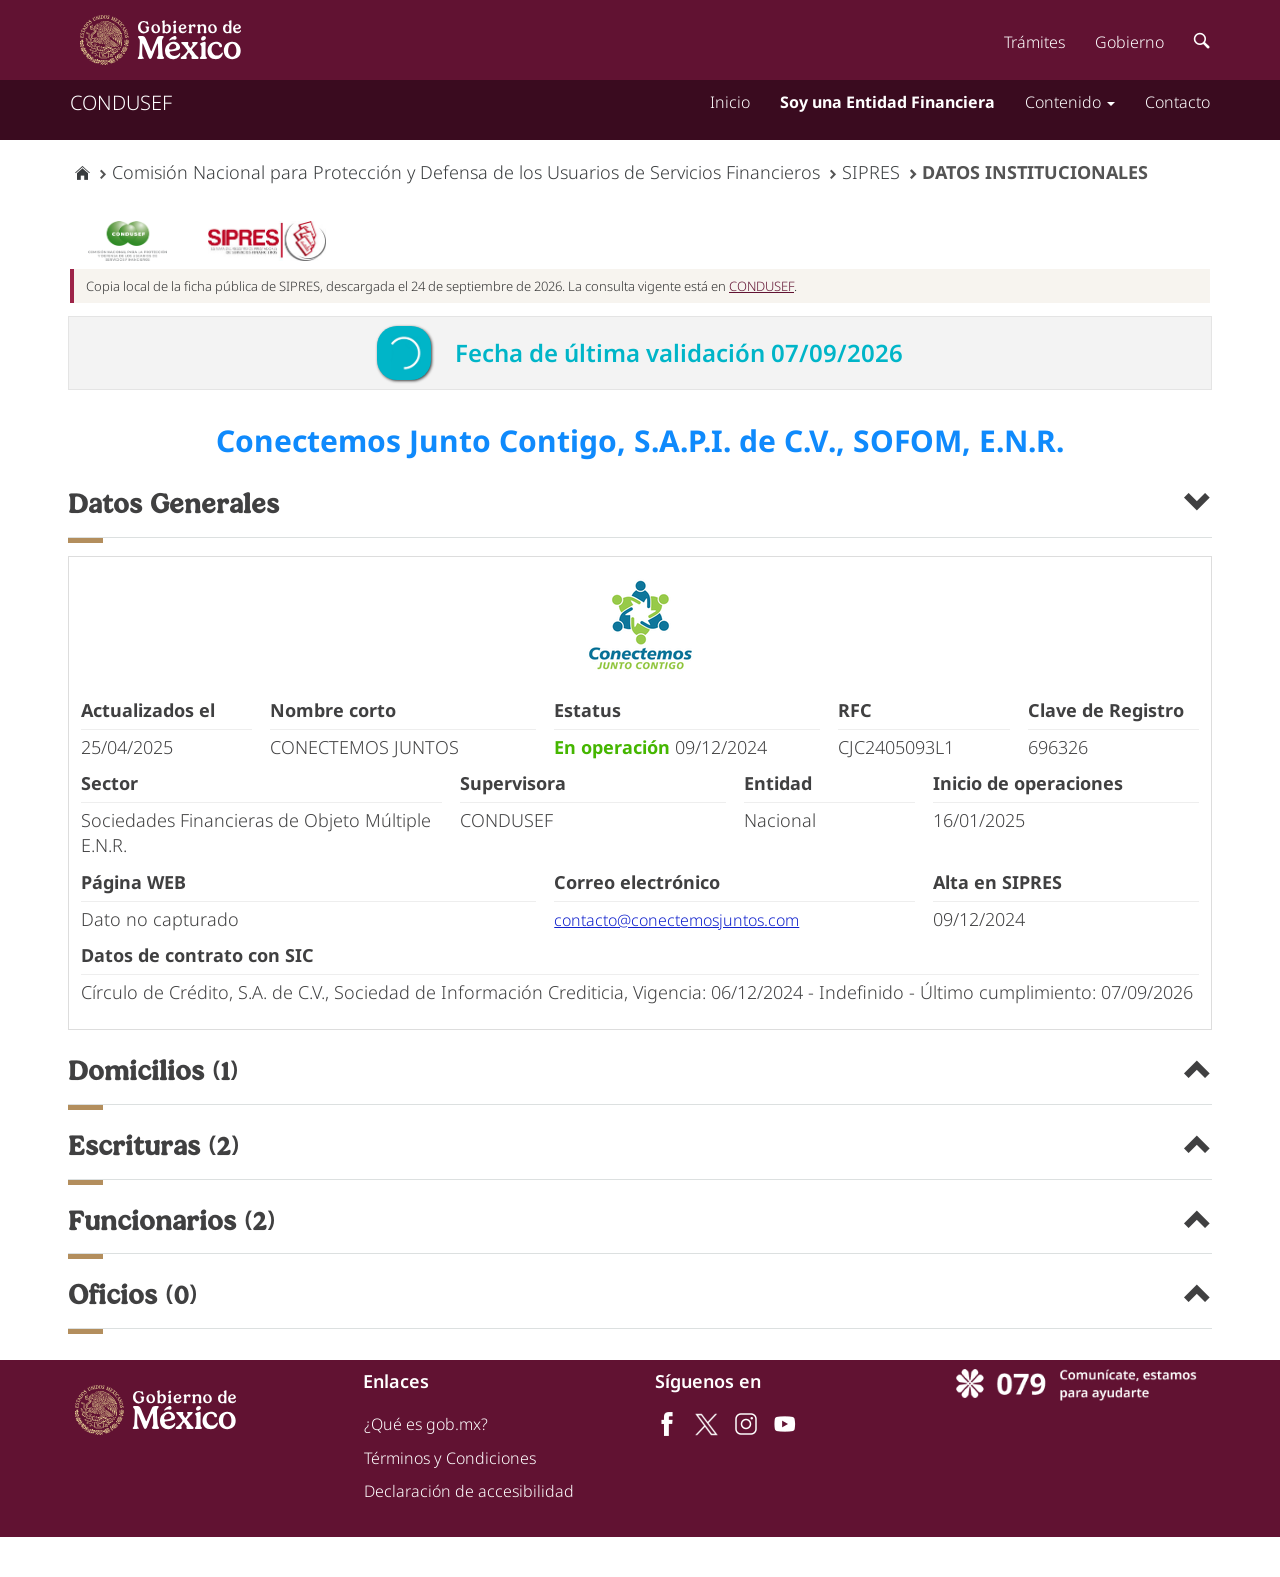
==== index.html @ 7ec01232 "Publica la copia local de la ficha SIPRES de Conectemos." ====
<!DOCTYPE html>







    <html>
        <head>
            <meta http-equiv="Content-Type" content="text/html; charset=UTF-8">
            <meta http-equiv="X-UA-Compatible" content="IE=edge">
            <meta name="viewport" content="width=device-width, initial-scale=1">
            <title>:::: CONDUSEF | Sistema de Registro de Prestadores de Servicios Financieros ::::</title>
            <link href="imgs/favicon.ico" rel="shortcut icon">
            <link href="css/main.css" rel="stylesheet">
           
                        <script src="js/jquery-3.6.0.js"></script>
                         
             <style>
                .btnseccion,.btndetalle{
                    cursor: pointer;
                }
                .btnseccion .glyphicon,.btndetalle .glyphicon{
                    float: right;
                }
                .detalle, .seccion{
                    display: none;
                }
                div.detalle div.col-sm-12{
                    padding-left: 2em !important;
                }
                #div_generales{
                    display: block;
                }
                .txtgreen, .txtred, .txtyellow{
                    display: inline-block; 
                    text-indent: 1em;
                    vertical-align: middle;
                }
                .txtred{
                    color: #cc0000;
                }
                .txtyellow{
                    color: #FF6633;
                }
                div.parrafo{
                    text-align: justify;
                    padding: 0 .5em;
                }
                .typeahead form-control{
                    height: 90px;
                }
                .breadcrumb{padding-top: 80px;padding-left:5px;margin-bottom:0px}
                #imgloading{
                    max-height: 100px;
                }
                .alert alert-warning warning-nav{
                    margin-top: 5em !important;
                }
                .logoofi{
                    max-height: 40px;
                    margin: 0 1em;
                }
                .nombreif{
                    font-weight: bold;
                    color: #0F8AFC;
                    font-size: 30px; 
                    text-align: center;
                    vertical-align: bottom;
                    border: none;
                    padding: 1em 0em 0em 0em;
                }
                #divlogo{
                    text-align: center;
                    border: 0px solid #ddd;
                }
                #logoins{
                    max-height: 150px;
                    max-width: 60vw;
                    margin-bottom: 1em;
                }
                th,td{
                    vertical-align: middle !important;
                }
                #index{
                    padding: .7em;
                }
                .seccion{
                    padding: 1em;
                    border: 1px solid #ddd;
                    
                }
                .seccion div.row div{
                    border: 0px solid #ddd;
                    padding: .3em .5em;
                }
                hr.red{
                    margin: 1em 0;
                }
                .seccion hr{
                    margin: 5px 0;
                    padding: 0;
                }
                .divrel{
                    font-style: italic;
                    text-decoration: underline;
                    color: #7B9CF1;
                    cursor: pointer;
                    margin-left: 1em;
                    font-weight: bold;
                }
                .ulrel{
                    margin-top: 1em;
                    display: none;
                    font-weight: normal;
                    font-style: normal;
                }
                .lineadivision{
                    height: 2px;
                    background-color: #ddd;
                }
                .modal-dialog{
                    width: 65vw;
                }
                #divnota, #divvalidada, #divnovalidada, #divnolocalizable{
                    position: relative;
                    text-align: center;
                    border: 1px solid #e4e4e4;
                    background-color: #F3F3F3;
                    color: #FE642E;
                }
                #divvalidada{
                    padding: .5em;
                    color: #00B5C8;
                }
                #divnovalidada{
                    padding: .5em;
                    color: #00B5C8;
                }
                #iconolateral{
                    width: 90px;
                }
                div .iconolateral,div .iconolateral-novalida, .iconolateral-validadav, .iconolateral-nolocalizable{
                    width: 54px;
                    height: 54px;
                    border-radius: 20px 20px 20px 20px;
                    -moz-border-radius: 20px 20px 20px 20px;
                    -webkit-border-radius: 20px 20px 20px 20px;
                    -webkit-box-shadow: 1px 1px 3px 0px rgba(0,0,0,0.75);
                    -moz-box-shadow: 1px 1px 3px 0px rgba(0,0,0,0.75);
                    box-shadow: 1px 1px 3px 0px rgba(0,0,0,0.75);
                    border: 0px solid #000000;
                    background-color: #00B5C8;
                    background-image: url("imgs/icon_validada_web.gif");
                    background-position: center;
                    background-repeat:  no-repeat;
                    background-size: 40px 40px;
                    display: inline-block;
                    vertical-align: middle;
                }
                .iconolateral-novalida{
                    background-color: #0e6870 !important;
                    background-image: url("imgs/icon_validada_web.gif") !important;
                }
                .iconolateral-validadav{
                    background-color: #162130 !important;
                    background-image: url("imgs/icon_validada_web.gif") !important;
                }
                .iconolateral-nolocalizable{
                    background-color: #e7456e !important;
                    background-image: url("imgs/icon_validada_web.gif") !important;
                }
                .divtfun{
                    padding:  1em;
                    background-color: #ddd;
                    color: #555;
                    font-weight: bold;
                    text-align: center;
                }
                .modal-content{
                    height: 70vh
                }
            
                .copia-local{margin:8px 0 0;padding:8px 12px;background:#f7f4ef;border-left:4px solid #9d2449;font-size:13px;color:#333}
                .copia-local a{color:#611232}
                body{padding-bottom:40px}

            </style>
        </head>
        <body>
            <header>
              <nav class="navbar navbar-inverse navbar-fixed-top" role="navigation">
                <div class="container">
                  <div class="navbar-header">
                    <button type="button" class="navbar-toggle collapsed" data-toggle="collapse" data-target="#navbarMainCollapse">
                      <span class="sr-only">Interruptor de Navegación</span>
                      <span class="icon-bar"></span>
                      <span class="icon-bar"></span>
                      <span class="icon-bar"></span>
                    </button>
                    <a class="navbar-brand-logo" href="https://www.gob.mx/">
                      <img src="imgs/logo_blanco.svg" alt="gob.mx">
                    </a>
                  </div>
                  <div class="collapse navbar-collapse" id="navbarMainCollapse">
                    <ul class="nav navbar-nav navbar-right">
                      <li><a href="https://www.gob.mx/tramites">Trámites</a></li>
                      <li><a href="https://www.gob.mx/gobierno">Gobierno</a></li>
                      <li><a href="https://www.gob.mx/busqueda"><span class="sr-only">Búsqueda</span><i class="icon-search"></i></a></li>
                    </ul>
                  </div>
                </div>
              </nav>
            </header>

            <nav class="navbar navbar-inverse sub-navbar navbar-fixed-top">
              <div class="container">
                <div class="navbar-header">
                  <button type="button" class="navbar-toggle collapsed" data-toggle="collapse" data-target="#subenlaces">
                    <span class="sr-only">Interruptor de Navegación</span>
                    <span class="icon-bar"></span>
                    <span class="icon-bar"></span>
                    <span class="icon-bar"></span>
                  </button>
                  <a class="navbar-brand" href="https://www.gob.mx/condusef">CONDUSEF</a>
                </div>
                <div class="collapse navbar-collapse" id="subenlaces">
                  <ul class="nav navbar-nav navbar-right">
                    <li><a href="#index">Inicio</a></li>
                    <li><a href="https://webapps.condusef.gob.mx/SIPRES/jsp/pub/index.jsp" id="openBtn" ><b>Soy una Entidad Financiera</b></a></li>
                    <li class="dropdown">
                      <a href="#" class="dropdown-toggle" data-toggle="dropdown" role="button" aria-expanded="false">Contenido <span class="caret"></span></a>
                      <ul class="dropdown-menu" role="menu">
                        <li><a href="https://webapps.condusef.gob.mx/SIPRES/jsp/pub/index.jsp#que_es">¿Qué es el SIPRES?</a></li>
                        <li><a href="https://webapps.condusef.gob.mx/SIPRES/jsp/pub/index.jsp#marcolegal">Marco Legal</a></li>
                        <li><a href="https://webapps.condusef.gob.mx/SIPRES/jsp/pub/index.jsp#pregfreq">Preguntas Frecuentes</a></li>
                        <li><a href="https://webapps.condusef.gob.mx/SIPRES/jsp/pub/index.jsp#glosario">Glosario</a></li>
                        <li><a href="https://webapps.condusef.gob.mx/SIPRES/jsp/pub/index.jsp#unes">Conoce las UNES</a></li>
                        <li><a href="https://webapps.condusef.gob.mx/SIPRES/jsp/pub/index.jsp#problema">¿Problemas con Institución Financiera?</a></li>
                      </ul>
                    </li>
                    <li><a href="http://www.condusef.gob.mx/gbmx/?p=contacto">Contacto</a></li>
                  </ul>
                </div>
              </div>
            </nav>
            <div class="container">
                <ol class="breadcrumb">
                    <li><a href="#"><i class="icon icon-home"></i></a></li>
                    <li><a href="https://www.gob.mx/condusef" title="ir a la página principal de CONDUSEF">Comisi&oacute;n Nacional para Protecci&oacute;n y Defensa de los Usuarios de Servicios Financieros</a></li>
                    <li><a href="https://webapps.condusef.gob.mx/SIPRES/jsp/pub/index.jsp" title="Ir a la búsqueda de instituciones">SIPRES</a></li>
                    <li class="active">DATOS INSTITUCIONALES</li>
                </ol>
                <img src="imgs/logo_condusef.png" class="logoofi"/>
                <img src="imgs/logo_sipres.jpg"  class="logoofi">
                
                <p class="copia-local">Copia local de la ficha pública de SIPRES, descargada el 24 de septiembre de 2026.
                La consulta vigente está en
                <a href="https://webapps.condusef.gob.mx/SIPRES/jsp/home_publico.jsp?idins=16863">CONDUSEF</a>.</p>

                <div class="row" id="index">
                    
                    <div style="text-align: left;">
                        <div id="divvalidada"><div class="iconolateral"></div><h4 class="txtgreen"><center>Fecha de última validación 07/09/2026</center></h4></div> 
                    </div>
                    <div class="nombreif">Conectemos Junto Contigo, S.A.P.I. de C.V., SOFOM, E.N.R.</div>
                    <h3 class="btnseccion" title="Ocultar/Mostrar Sección" id="generales">Datos Generales &nbsp;&nbsp;<span class="glyphicon glyphicon-chevron-down" aria-hidden="true"></span></h3>
                    <hr class="red">
                    <div class="seccion" id="div_generales">
                        <div id="divlogo"><img src="imgs/logo_inst.png" id="logoins"></div>
                        <div class="row">
                            <div class="col-sm-2 "><b>Actualizados el  </b><hr/>25/04/2025</div>
                            <div class="col-sm-3 "><b>Nombre corto</b><hr/>CONECTEMOS JUNTOS</div>
                            <div class="col-sm-3 "><b>Estatus </b><hr/><b style=color:#45B600;>En operación</b> 09/12/2024</div>
                            <div class="col-sm-2 "><b>RFC </b><hr/>CJC2405093L1</div>
                            <div class="col-sm-2 "><b>Clave de Registro </b><hr/>696326</div>
                        </div><div class="row">
                            <div class="col-sm-4 "><b>Sector</b><hr/>Sociedades Financieras de Objeto Múltiple E.N.R.</div>
                            <div class="col-sm-3 "><b>Supervisora </b><hr/>CONDUSEF</div>
                            <div class="col-sm-2 "><b>Entidad </b><hr/>Nacional</div>
                            <div class="col-sm-3 "><b>Inicio de operaciones </b><hr/>16/01/2025</div>
                        </div><div class="row">    
                            <div class="col-sm-5 "><b>Página WEB</b><hr/>Dato no capturado</div>
                            <div class="col-sm-4 "><b>Correo electrónico </b><hr/><a href="mailto:contacto@conectemosjuntos.com" style="font-size: 12pt;">contacto@conectemosjuntos.com</a></div>
                            <div class="col-sm-3 "><b>Alta en SIPRES</b><hr/>09/12/2024</div>
                        

                            
                        </div>
                    
                        <div class="row">
                            <div class="col-sm-12 "><b>Datos de contrato con SIC</b><hr/>Círculo de Crédito, S.A. de C.V., Sociedad de Información Crediticia, Vigencia: 06/12/2024 - Indefinido - Último cumplimiento: 07/09/2026</div>
                        </div>
                    
                    </div>

                        
                    
                    <h3 class="btnseccion" title="Ocultar/Mostrar Sección" id="domicilios">Domicilios (1) &nbsp;&nbsp;<span class="glyphicon glyphicon-chevron-up" aria-hidden="true"></span></h3>
                    <hr class="red">
                    <div class="seccion" id="div_domicilios">
                    <div class="row"><div class="col-sm-12"><div class="btndetalle" id="dom_51472"><b>Fiscal</b> - México &nbsp;-&nbsp; Actualizado el 10/11/2025<span class="glyphicon glyphicon-plus-sign" aria-hidden="true"></span></div></div><div class="detalle" id="dt_dom_51472" ><div class="col-sm-12"><hr/><b>Ubicación y teléfono</b><br/><a href="https://www.google.com/maps/search/,Mariano Matamoros,413,5 de Mayo,Toluca,México,CONECTEMOS JUNTOS" target="_blank"><img src="imgs/icono_mapa.png" width="30" /></a> &nbsp; -  Teléfono (s)  (722) 54342904</div><div class="col-sm-12"><hr/><b>Dirección</b><br/>Mariano Matamoros 413 , Colonia 5 de Mayo, C.P. 50090, Toluca, México<br/>Entre Valentín Gomez Farias y Juan Álvarez, referencia Portón café</div> </div></div>
                    </div>
                    
                    <h3 class="btnseccion" title="Ocultar/Mostrar Sección" id="escrituras">Escrituras (2) &nbsp;&nbsp;<span class="glyphicon glyphicon-chevron-up" aria-hidden="true"></span></h3>
                    <hr class="red">
                    <div class="seccion" id="div_escrituras">
                    <div class="row"><div class="col-sm-12"><div class="btndetalle" id="esc1_49698"><b>Cambio de funcionarios </b> &nbsp;-&nbsp; Núm. 7,725 &nbsp;-&nbsp; Actualizada el 09/12/2024<span class="glyphicon glyphicon-plus-sign" aria-hidden="true"></span></div></div><div class="detalle" id="dt_esc1_49698"><div class="row"><div class="col-sm-12"><hr/><b>Escritura</b><br/>Número: 7,725 - Fecha: 28/10/2024</div><div class="col-sm-12"><hr/><b>Folio mercantil</b><br/>Número: 2024051049 - Fecha: 11/11/2024 - Nuevo León, Monterrey</div><div class="col-sm-12"><hr/><b>Fedatario </b><br/>Notario - Emilio Guízar Pereyra - Número: 81 - Nuevo León, Monterrey</div></div></div></div><br/><hr class="lineadivision" /><br/><div class="row"><div class="col-sm-12"><div class="btndetalle" id="esc2_49697"><b>Acta constitutiva</b> &nbsp;-&nbsp; Núm. 7,024 &nbsp;-&nbsp; Actualizada el 09/12/2024<span class="glyphicon glyphicon-plus-sign" aria-hidden="true"></span></div></div><div class="detalle" id="dt_esc2_49697"><div class="row"><div class="col-sm-12"><hr/><b>Escritura</b><br/>Número: 7,024 - Fecha: 09/05/2024</div><div class="col-sm-12"><hr/><b>Folio mercantil</b><br/>Número: 2024051049 - Fecha: 03/06/2024 - Nuevo León, Monterrey</div><div class="col-sm-12"><hr/><b>Fedatario </b><br/>Notario - Emilio Guízar Pereyra - Número: 81 - Nuevo León, Monterrey</div><div class="col-sm-12"><hr/><b>Administración </b><br/>Tipo: Consejo de administración  - Duración sociedad: Indefinido - Duración cargo: Indefinido<br/>Capital mínimo: 50,000 - Capital variable: Ilimitado</div><div class="col-sm-12"><hr/><div class="table-responsive"><table class="table table-striped"><thead><tr><th>Objeto Social</th><th>Producto</th></tr></thead><tbody><tr><td>Arrendamiento</td><td>Arrendamiento Financiero</td></tr><tr><td>Crédito o Préstamo</td><td>Crédito al auto</td></tr><tr><td>Crédito o Préstamo</td><td>Crédito Hipotecario</td></tr><tr><td>Crédito o Préstamo</td><td>Crédito Personal</td></tr><tr><td>Crédito o Préstamo</td><td>Crédito Simple</td></tr><tr><td>Crédito o Préstamo</td><td>Crédito de Habilitación o Avío</td></tr><tr><td>Crédito o Préstamo</td><td>Créditos Refaccionarios</td></tr><tr><td>Factoraje</td><td>Factoraje Financiero</td></tr><tr><td>Crédito o Préstamo</td><td>Tarjeta de Crédito</td></tr><tr><td>Actuar como Fiduciaria</td><td>Actuar como Fiduciaria únicamente en fideicomisos de garantía</td></tr><tr><td>Compra-venta</td><td>Compra-venta</td></tr><tr><td>Crédito o Préstamo</td><td>Préstamo con Garantia</td></tr><tr><td>Crédito o Préstamo</td><td>Préstamo Personal</td></tr><tr><td>Crédito o Préstamo</td><td>Préstamos de habilitación y avío</td></tr><tr><td>Crédito o Préstamo</td><td>Préstamos Refaccionarios</td></tr></tbody></table></div></div></div></div></div>      
                    </div>
                    
                    <h3 class="btnseccion" title="Ocultar/Mostrar Sección" id="funcionarios">Funcionarios (2) &nbsp;&nbsp;<span class="glyphicon glyphicon-chevron-up" aria-hidden="true"></span></h3>
                    <hr class="red">
                    <div class="seccion" id="div_funcionarios">
                        <div class="divtfun">CONSEJO DE ADMINISTRACIÓN</div><br/><div class="row"><div class="col-sm-12"><div class="btndetalle" id="fun1_52303"><b>Administrador único</b> &nbsp;-&nbsp; Farit Daniel Aguirre Gutiérrez &nbsp;-&nbsp; Actualizado el 09/12/2024<span class="glyphicon glyphicon-plus-sign" aria-hidden="true"></span></div></div><div class="detalle" id="dt_fun1_52303"><div class="col-sm-12"><hr/><b>Nombre y correo</b><br/>Farit Daniel Aguirre Gutiérrez - conectemosjuntocontigo@gmail.com</div><div class="col-sm-12"><hr/><b>Poderes</b><br/><div class="table-responsive"><table class="table table-striped"><thead><tr><th>Escritura</th><th>Fedatario</th><th>Tipo poder</th><th>Poder</th></tr></thead><tbody><tr><td>7,725</td><td>Notario 81</td><td>Individual, General</td><td>Poder para actos de administración</td></tr><tr><td>7,725</td><td>Notario 81</td><td>Individual, General</td><td>Poder para actos de dominio</td></tr><tr><td>7,725</td><td>Notario 81</td><td>Individual, General</td><td>Poder para asuntos laborales</td></tr><tr><td>7,725</td><td>Notario 81</td><td>Individual, General</td><td>Poder para otorgar, suscribir, avalar y en general negociar titulos de crédito en nombre de la sociedad</td></tr><tr><td>7,725</td><td>Notario 81</td><td>Individual, General</td><td>Poder para pleitos y cobranzas</td></tr><tr><td>7,725</td><td>Notario 81</td><td>Individual, General</td><td>Poder para sustituir poderes y sus facultades</td></tr></tbody></table></div></div></div></div><br/><hr class="lineadivision" /><br/><br/><div class="divtfun">FUNCIONARIOS</div><br/><div class="row"><div class="col-sm-12"><div class="btndetalle" id="fun2_39237"><b>Representante Legal</b> &nbsp;-&nbsp; Farit Daniel Aguirre Gutiérrez &nbsp;-&nbsp; Actualizado el 09/12/2024<span class="glyphicon glyphicon-plus-sign" aria-hidden="true"></span></div></div><div class="detalle" id="dt_fun2_39237"><div class="col-sm-12"><hr/><b>Nombre y correo</b><br/>Farit Daniel Aguirre Gutiérrez - conectemosjuntocontigo@gmail.com</div><div class="col-sm-12"><hr/><b>Domicilio</b><br/>Orégano 144 , Praderas de Santo Domingo, C.P. 66436, San Nicolás de los Garza, Nuevo León<br/>Entre Ébano y Sauce, referencia Casa de dos pisos color blanco con portón negro, <br/>Teléfono:  81 8087 7368</div><div class="col-sm-12"><hr/><b>Poderes</b><br/><div class="table-responsive"><table class="table table-striped"><thead><tr><th>Escritura</th><th>Fedatario</th><th>Tipo poder</th><th>Poder</th></tr></thead><tbody><tr><td>7,725</td><td>Notario 81</td><td>Individual, General</td><td>Poder para actos de administración</td></tr><tr><td>7,725</td><td>Notario 81</td><td>Individual, General</td><td>Poder para actos de dominio</td></tr><tr><td>7,725</td><td>Notario 81</td><td>Individual, General</td><td>Poder para asuntos laborales</td></tr><tr><td>7,725</td><td>Notario 81</td><td>Individual, General</td><td>Poder para otorgar, suscribir, avalar y en general negociar titulos de crédito en nombre de la sociedad</td></tr><tr><td>7,725</td><td>Notario 81</td><td>Individual, General</td><td>Poder para pleitos y cobranzas</td></tr><tr><td>7,725</td><td>Notario 81</td><td>Individual, General</td><td>Poder para sustituir poderes y sus facultades</td></tr></tbody></table></div></div></div></div>   
                    </div>
                    
                    <h3 class="btnseccion" title="Ocultar/Mostrar Sección" id="oficios">Oficios (0) &nbsp;&nbsp;<span class="glyphicon glyphicon-chevron-up" aria-hidden="true"></span></h3>
                    <hr class="red">
                    <div class="seccion" id="div_oficios">
                           
                    </div>
                </div>
            </div>
            <div id="mymodal" class="modal fade">
                <div class="modal-dialog">
                  <div class="modal-content">
                    <div class="modal-body">
                        <iframe id="contenedor" style="border: none;"></iframe>
                    </div>
                    <div class="modal-footer">
                      <button type="button" class="btn btn-default" data-dismiss="modal">Cerrar</button>
                    </div>
                  </div><!-- /.modal-content -->
                </div><!-- /.modal-dialog -->
            </div><!-- /.modal -->
            
        
            <footer class="main-footer">
              <div class="container">
                <div class="bottom-buffer-footer row">
                  <div class="col-sm-3 logo-footer navbar-footer-logo">
                    <img src="imgs/logo_blanco.svg" alt="gob.mx" class="logo_footer">
                  </div>
                  <div class="col-sm-3">
                    <h5>Enlaces</h5>
                    <ul class="nav-list">
                      <li><a href="https://www.gob.mx/que-es-gobmx">¿Qué es gob.mx?</a></li>
                      <li><a href="https://www.gob.mx/terminos">Términos y Condiciones</a></li>
                      <li><a href="https://www.gob.mx/accesibilidad">Declaración de accesibilidad</a></li>
                    </ul>
                  </div>
                  <div class="col-sm-3">
                    <h5>Síguenos en</h5>
                    <ul class="list-inline">
                      <li><a href="https://www.facebook.com/gobmexico"><img alt="Facebook" src="imgs/facebook.png"></a></li>
                      <li><a href="https://twitter.com/GobiernoMX"><img alt="Twitter" src="imgs/twitter.png"></a></li>
                      <li><a href="https://www.instagram.com/gobmexico/"><img alt="Instagram" src="imgs/instagram.png"></a></li>
                      <li><a href="https://www.youtube.com/@gobiernodemexico"><img alt="Youtube" src="imgs/youtube.png"></a></li>
                    </ul>
                  </div>
                  <div class="col-sm-3">
                    <a href="tel:079"><img src="imgs/079.png" alt="079" class="logo-079"></a>
                  </div>
                </div>
              </div>
            </footer>
        <script src="js/bootstrap.min.js"></script>
        <script>
            $(function () {
                $(".btnseccion").on("click", function () {
                    $("#" + this.id + " .glyphicon").toggleClass("glyphicon-chevron-up glyphicon-chevron-down");
                    $("#div_" + this.id).slideToggle();
                });
                $(".btndetalle").on("click", function () {
                    $("#" + this.id + " .glyphicon").toggleClass("glyphicon-plus-sign glyphicon-minus-sign");
                    $("#dt_" + this.id).slideToggle();
                });
            });
        </script>
        </body>
    </html>
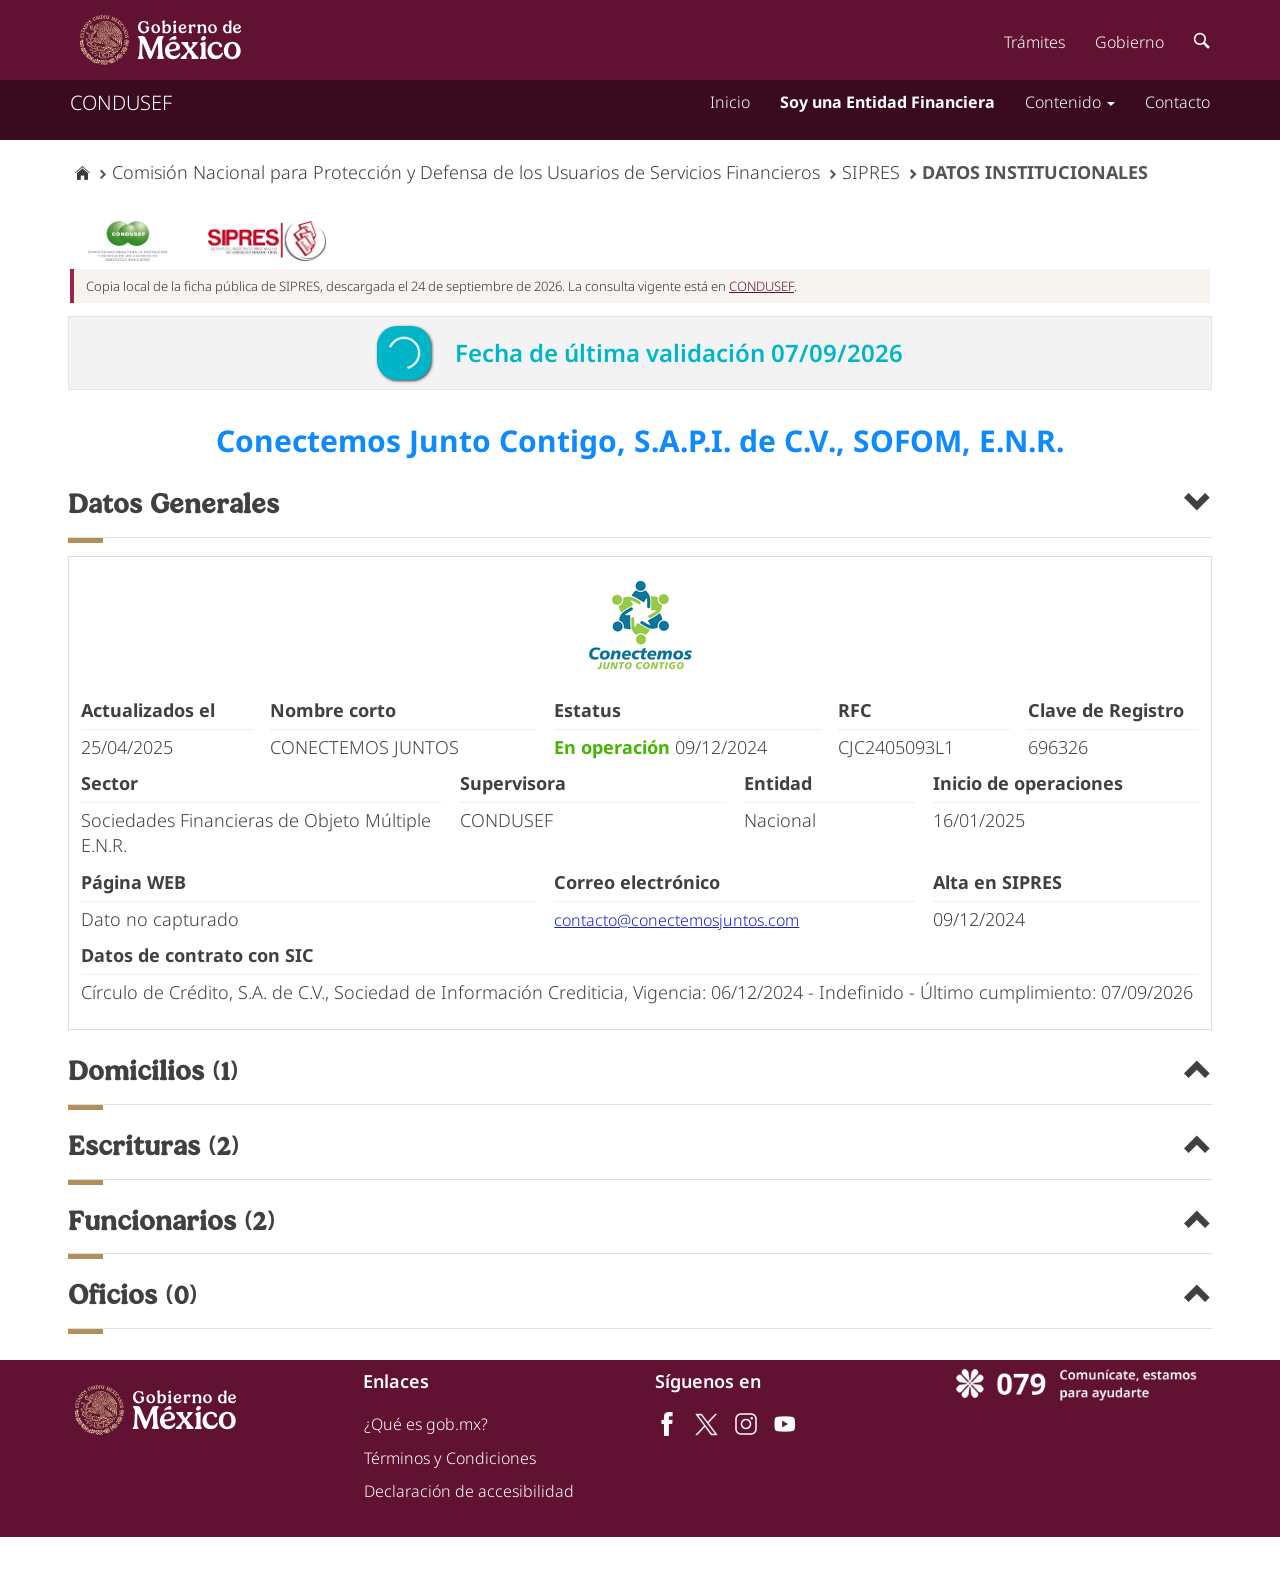
==== commit 3eb02786: "Sirve la ficha en la ruta SIPRES/jsp/pub." ====
--- a/index.html
+++ b/index.html
@@ -1,382 +1,12 @@
 <!DOCTYPE html>
-
-
-
-
-
-
-
-    <html>
-        <head>
-            <meta http-equiv="Content-Type" content="text/html; charset=UTF-8">
-            <meta http-equiv="X-UA-Compatible" content="IE=edge">
-            <meta name="viewport" content="width=device-width, initial-scale=1">
-            <title>:::: CONDUSEF | Sistema de Registro de Prestadores de Servicios Financieros ::::</title>
-            <link href="imgs/favicon.ico" rel="shortcut icon">
-            <link href="css/main.css" rel="stylesheet">
-           
-                        <script src="js/jquery-3.6.0.js"></script>
-                         
-             <style>
-                .btnseccion,.btndetalle{
-                    cursor: pointer;
-                }
-                .btnseccion .glyphicon,.btndetalle .glyphicon{
-                    float: right;
-                }
-                .detalle, .seccion{
-                    display: none;
-                }
-                div.detalle div.col-sm-12{
-                    padding-left: 2em !important;
-                }
-                #div_generales{
-                    display: block;
-                }
-                .txtgreen, .txtred, .txtyellow{
-                    display: inline-block; 
-                    text-indent: 1em;
-                    vertical-align: middle;
-                }
-                .txtred{
-                    color: #cc0000;
-                }
-                .txtyellow{
-                    color: #FF6633;
-                }
-                div.parrafo{
-                    text-align: justify;
-                    padding: 0 .5em;
-                }
-                .typeahead form-control{
-                    height: 90px;
-                }
-                .breadcrumb{padding-top: 80px;padding-left:5px;margin-bottom:0px}
-                #imgloading{
-                    max-height: 100px;
-                }
-                .alert alert-warning warning-nav{
-                    margin-top: 5em !important;
-                }
-                .logoofi{
-                    max-height: 40px;
-                    margin: 0 1em;
-                }
-                .nombreif{
-                    font-weight: bold;
-                    color: #0F8AFC;
-                    font-size: 30px; 
-                    text-align: center;
-                    vertical-align: bottom;
-                    border: none;
-                    padding: 1em 0em 0em 0em;
-                }
-                #divlogo{
-                    text-align: center;
-                    border: 0px solid #ddd;
-                }
-                #logoins{
-                    max-height: 150px;
-                    max-width: 60vw;
-                    margin-bottom: 1em;
-                }
-                th,td{
-                    vertical-align: middle !important;
-                }
-                #index{
-                    padding: .7em;
-                }
-                .seccion{
-                    padding: 1em;
-                    border: 1px solid #ddd;
-                    
-                }
-                .seccion div.row div{
-                    border: 0px solid #ddd;
-                    padding: .3em .5em;
-                }
-                hr.red{
-                    margin: 1em 0;
-                }
-                .seccion hr{
-                    margin: 5px 0;
-                    padding: 0;
-                }
-                .divrel{
-                    font-style: italic;
-                    text-decoration: underline;
-                    color: #7B9CF1;
-                    cursor: pointer;
-                    margin-left: 1em;
-                    font-weight: bold;
-                }
-                .ulrel{
-                    margin-top: 1em;
-                    display: none;
-                    font-weight: normal;
-                    font-style: normal;
-                }
-                .lineadivision{
-                    height: 2px;
-                    background-color: #ddd;
-                }
-                .modal-dialog{
-                    width: 65vw;
-                }
-                #divnota, #divvalidada, #divnovalidada, #divnolocalizable{
-                    position: relative;
-                    text-align: center;
-                    border: 1px solid #e4e4e4;
-                    background-color: #F3F3F3;
-                    color: #FE642E;
-                }
-                #divvalidada{
-                    padding: .5em;
-                    color: #00B5C8;
-                }
-                #divnovalidada{
-                    padding: .5em;
-                    color: #00B5C8;
-                }
-                #iconolateral{
-                    width: 90px;
-                }
-                div .iconolateral,div .iconolateral-novalida, .iconolateral-validadav, .iconolateral-nolocalizable{
-                    width: 54px;
-                    height: 54px;
-                    border-radius: 20px 20px 20px 20px;
-                    -moz-border-radius: 20px 20px 20px 20px;
-                    -webkit-border-radius: 20px 20px 20px 20px;
-                    -webkit-box-shadow: 1px 1px 3px 0px rgba(0,0,0,0.75);
-                    -moz-box-shadow: 1px 1px 3px 0px rgba(0,0,0,0.75);
-                    box-shadow: 1px 1px 3px 0px rgba(0,0,0,0.75);
-                    border: 0px solid #000000;
-                    background-color: #00B5C8;
-                    background-image: url("imgs/icon_validada_web.gif");
-                    background-position: center;
-                    background-repeat:  no-repeat;
-                    background-size: 40px 40px;
-                    display: inline-block;
-                    vertical-align: middle;
-                }
-                .iconolateral-novalida{
-                    background-color: #0e6870 !important;
-                    background-image: url("imgs/icon_validada_web.gif") !important;
-                }
-                .iconolateral-validadav{
-                    background-color: #162130 !important;
-                    background-image: url("imgs/icon_validada_web.gif") !important;
-                }
-                .iconolateral-nolocalizable{
-                    background-color: #e7456e !important;
-                    background-image: url("imgs/icon_validada_web.gif") !important;
-                }
-                .divtfun{
-                    padding:  1em;
-                    background-color: #ddd;
-                    color: #555;
-                    font-weight: bold;
-                    text-align: center;
-                }
-                .modal-content{
-                    height: 70vh
-                }
-            
-                .copia-local{margin:8px 0 0;padding:8px 12px;background:#f7f4ef;border-left:4px solid #9d2449;font-size:13px;color:#333}
-                .copia-local a{color:#611232}
-                body{padding-bottom:40px}
-
-            </style>
-        </head>
-        <body>
-            <header>
-              <nav class="navbar navbar-inverse navbar-fixed-top" role="navigation">
-                <div class="container">
-                  <div class="navbar-header">
-                    <button type="button" class="navbar-toggle collapsed" data-toggle="collapse" data-target="#navbarMainCollapse">
-                      <span class="sr-only">Interruptor de Navegación</span>
-                      <span class="icon-bar"></span>
-                      <span class="icon-bar"></span>
-                      <span class="icon-bar"></span>
-                    </button>
-                    <a class="navbar-brand-logo" href="https://www.gob.mx/">
-                      <img src="imgs/logo_blanco.svg" alt="gob.mx">
-                    </a>
-                  </div>
-                  <div class="collapse navbar-collapse" id="navbarMainCollapse">
-                    <ul class="nav navbar-nav navbar-right">
-                      <li><a href="https://www.gob.mx/tramites">Trámites</a></li>
-                      <li><a href="https://www.gob.mx/gobierno">Gobierno</a></li>
-                      <li><a href="https://www.gob.mx/busqueda"><span class="sr-only">Búsqueda</span><i class="icon-search"></i></a></li>
-                    </ul>
-                  </div>
-                </div>
-              </nav>
-            </header>
-
-            <nav class="navbar navbar-inverse sub-navbar navbar-fixed-top">
-              <div class="container">
-                <div class="navbar-header">
-                  <button type="button" class="navbar-toggle collapsed" data-toggle="collapse" data-target="#subenlaces">
-                    <span class="sr-only">Interruptor de Navegación</span>
-                    <span class="icon-bar"></span>
-                    <span class="icon-bar"></span>
-                    <span class="icon-bar"></span>
-                  </button>
-                  <a class="navbar-brand" href="https://www.gob.mx/condusef">CONDUSEF</a>
-                </div>
-                <div class="collapse navbar-collapse" id="subenlaces">
-                  <ul class="nav navbar-nav navbar-right">
-                    <li><a href="#index">Inicio</a></li>
-                    <li><a href="https://webapps.condusef.gob.mx/SIPRES/jsp/pub/index.jsp" id="openBtn" ><b>Soy una Entidad Financiera</b></a></li>
-                    <li class="dropdown">
-                      <a href="#" class="dropdown-toggle" data-toggle="dropdown" role="button" aria-expanded="false">Contenido <span class="caret"></span></a>
-                      <ul class="dropdown-menu" role="menu">
-                        <li><a href="https://webapps.condusef.gob.mx/SIPRES/jsp/pub/index.jsp#que_es">¿Qué es el SIPRES?</a></li>
-                        <li><a href="https://webapps.condusef.gob.mx/SIPRES/jsp/pub/index.jsp#marcolegal">Marco Legal</a></li>
-                        <li><a href="https://webapps.condusef.gob.mx/SIPRES/jsp/pub/index.jsp#pregfreq">Preguntas Frecuentes</a></li>
-                        <li><a href="https://webapps.condusef.gob.mx/SIPRES/jsp/pub/index.jsp#glosario">Glosario</a></li>
-                        <li><a href="https://webapps.condusef.gob.mx/SIPRES/jsp/pub/index.jsp#unes">Conoce las UNES</a></li>
-                        <li><a href="https://webapps.condusef.gob.mx/SIPRES/jsp/pub/index.jsp#problema">¿Problemas con Institución Financiera?</a></li>
-                      </ul>
-                    </li>
-                    <li><a href="http://www.condusef.gob.mx/gbmx/?p=contacto">Contacto</a></li>
-                  </ul>
-                </div>
-              </div>
-            </nav>
-            <div class="container">
-                <ol class="breadcrumb">
-                    <li><a href="#"><i class="icon icon-home"></i></a></li>
-                    <li><a href="https://www.gob.mx/condusef" title="ir a la página principal de CONDUSEF">Comisi&oacute;n Nacional para Protecci&oacute;n y Defensa de los Usuarios de Servicios Financieros</a></li>
-                    <li><a href="https://webapps.condusef.gob.mx/SIPRES/jsp/pub/index.jsp" title="Ir a la búsqueda de instituciones">SIPRES</a></li>
-                    <li class="active">DATOS INSTITUCIONALES</li>
-                </ol>
-                <img src="imgs/logo_condusef.png" class="logoofi"/>
-                <img src="imgs/logo_sipres.jpg"  class="logoofi">
-                
-                <p class="copia-local">Copia local de la ficha pública de SIPRES, descargada el 24 de septiembre de 2026.
-                La consulta vigente está en
-                <a href="https://webapps.condusef.gob.mx/SIPRES/jsp/home_publico.jsp?idins=16863">CONDUSEF</a>.</p>
-
-                <div class="row" id="index">
-                    
-                    <div style="text-align: left;">
-                        <div id="divvalidada"><div class="iconolateral"></div><h4 class="txtgreen"><center>Fecha de última validación 07/09/2026</center></h4></div> 
-                    </div>
-                    <div class="nombreif">Conectemos Junto Contigo, S.A.P.I. de C.V., SOFOM, E.N.R.</div>
-                    <h3 class="btnseccion" title="Ocultar/Mostrar Sección" id="generales">Datos Generales &nbsp;&nbsp;<span class="glyphicon glyphicon-chevron-down" aria-hidden="true"></span></h3>
-                    <hr class="red">
-                    <div class="seccion" id="div_generales">
-                        <div id="divlogo"><img src="imgs/logo_inst.png" id="logoins"></div>
-                        <div class="row">
-                            <div class="col-sm-2 "><b>Actualizados el  </b><hr/>25/04/2025</div>
-                            <div class="col-sm-3 "><b>Nombre corto</b><hr/>CONECTEMOS JUNTOS</div>
-                            <div class="col-sm-3 "><b>Estatus </b><hr/><b style=color:#45B600;>En operación</b> 09/12/2024</div>
-                            <div class="col-sm-2 "><b>RFC </b><hr/>CJC2405093L1</div>
-                            <div class="col-sm-2 "><b>Clave de Registro </b><hr/>696326</div>
-                        </div><div class="row">
-                            <div class="col-sm-4 "><b>Sector</b><hr/>Sociedades Financieras de Objeto Múltiple E.N.R.</div>
-                            <div class="col-sm-3 "><b>Supervisora </b><hr/>CONDUSEF</div>
-                            <div class="col-sm-2 "><b>Entidad </b><hr/>Nacional</div>
-                            <div class="col-sm-3 "><b>Inicio de operaciones </b><hr/>16/01/2025</div>
-                        </div><div class="row">    
-                            <div class="col-sm-5 "><b>Página WEB</b><hr/>Dato no capturado</div>
-                            <div class="col-sm-4 "><b>Correo electrónico </b><hr/><a href="mailto:contacto@conectemosjuntos.com" style="font-size: 12pt;">contacto@conectemosjuntos.com</a></div>
-                            <div class="col-sm-3 "><b>Alta en SIPRES</b><hr/>09/12/2024</div>
-                        
-
-                            
-                        </div>
-                    
-                        <div class="row">
-                            <div class="col-sm-12 "><b>Datos de contrato con SIC</b><hr/>Círculo de Crédito, S.A. de C.V., Sociedad de Información Crediticia, Vigencia: 06/12/2024 - Indefinido - Último cumplimiento: 07/09/2026</div>
-                        </div>
-                    
-                    </div>
-
-                        
-                    
-                    <h3 class="btnseccion" title="Ocultar/Mostrar Sección" id="domicilios">Domicilios (1) &nbsp;&nbsp;<span class="glyphicon glyphicon-chevron-up" aria-hidden="true"></span></h3>
-                    <hr class="red">
-                    <div class="seccion" id="div_domicilios">
-                    <div class="row"><div class="col-sm-12"><div class="btndetalle" id="dom_51472"><b>Fiscal</b> - México &nbsp;-&nbsp; Actualizado el 10/11/2025<span class="glyphicon glyphicon-plus-sign" aria-hidden="true"></span></div></div><div class="detalle" id="dt_dom_51472" ><div class="col-sm-12"><hr/><b>Ubicación y teléfono</b><br/><a href="https://www.google.com/maps/search/,Mariano Matamoros,413,5 de Mayo,Toluca,México,CONECTEMOS JUNTOS" target="_blank"><img src="imgs/icono_mapa.png" width="30" /></a> &nbsp; -  Teléfono (s)  (722) 54342904</div><div class="col-sm-12"><hr/><b>Dirección</b><br/>Mariano Matamoros 413 , Colonia 5 de Mayo, C.P. 50090, Toluca, México<br/>Entre Valentín Gomez Farias y Juan Álvarez, referencia Portón café</div> </div></div>
-                    </div>
-                    
-                    <h3 class="btnseccion" title="Ocultar/Mostrar Sección" id="escrituras">Escrituras (2) &nbsp;&nbsp;<span class="glyphicon glyphicon-chevron-up" aria-hidden="true"></span></h3>
-                    <hr class="red">
-                    <div class="seccion" id="div_escrituras">
-                    <div class="row"><div class="col-sm-12"><div class="btndetalle" id="esc1_49698"><b>Cambio de funcionarios </b> &nbsp;-&nbsp; Núm. 7,725 &nbsp;-&nbsp; Actualizada el 09/12/2024<span class="glyphicon glyphicon-plus-sign" aria-hidden="true"></span></div></div><div class="detalle" id="dt_esc1_49698"><div class="row"><div class="col-sm-12"><hr/><b>Escritura</b><br/>Número: 7,725 - Fecha: 28/10/2024</div><div class="col-sm-12"><hr/><b>Folio mercantil</b><br/>Número: 2024051049 - Fecha: 11/11/2024 - Nuevo León, Monterrey</div><div class="col-sm-12"><hr/><b>Fedatario </b><br/>Notario - Emilio Guízar Pereyra - Número: 81 - Nuevo León, Monterrey</div></div></div></div><br/><hr class="lineadivision" /><br/><div class="row"><div class="col-sm-12"><div class="btndetalle" id="esc2_49697"><b>Acta constitutiva</b> &nbsp;-&nbsp; Núm. 7,024 &nbsp;-&nbsp; Actualizada el 09/12/2024<span class="glyphicon glyphicon-plus-sign" aria-hidden="true"></span></div></div><div class="detalle" id="dt_esc2_49697"><div class="row"><div class="col-sm-12"><hr/><b>Escritura</b><br/>Número: 7,024 - Fecha: 09/05/2024</div><div class="col-sm-12"><hr/><b>Folio mercantil</b><br/>Número: 2024051049 - Fecha: 03/06/2024 - Nuevo León, Monterrey</div><div class="col-sm-12"><hr/><b>Fedatario </b><br/>Notario - Emilio Guízar Pereyra - Número: 81 - Nuevo León, Monterrey</div><div class="col-sm-12"><hr/><b>Administración </b><br/>Tipo: Consejo de administración  - Duración sociedad: Indefinido - Duración cargo: Indefinido<br/>Capital mínimo: 50,000 - Capital variable: Ilimitado</div><div class="col-sm-12"><hr/><div class="table-responsive"><table class="table table-striped"><thead><tr><th>Objeto Social</th><th>Producto</th></tr></thead><tbody><tr><td>Arrendamiento</td><td>Arrendamiento Financiero</td></tr><tr><td>Crédito o Préstamo</td><td>Crédito al auto</td></tr><tr><td>Crédito o Préstamo</td><td>Crédito Hipotecario</td></tr><tr><td>Crédito o Préstamo</td><td>Crédito Personal</td></tr><tr><td>Crédito o Préstamo</td><td>Crédito Simple</td></tr><tr><td>Crédito o Préstamo</td><td>Crédito de Habilitación o Avío</td></tr><tr><td>Crédito o Préstamo</td><td>Créditos Refaccionarios</td></tr><tr><td>Factoraje</td><td>Factoraje Financiero</td></tr><tr><td>Crédito o Préstamo</td><td>Tarjeta de Crédito</td></tr><tr><td>Actuar como Fiduciaria</td><td>Actuar como Fiduciaria únicamente en fideicomisos de garantía</td></tr><tr><td>Compra-venta</td><td>Compra-venta</td></tr><tr><td>Crédito o Préstamo</td><td>Préstamo con Garantia</td></tr><tr><td>Crédito o Préstamo</td><td>Préstamo Personal</td></tr><tr><td>Crédito o Préstamo</td><td>Préstamos de habilitación y avío</td></tr><tr><td>Crédito o Préstamo</td><td>Préstamos Refaccionarios</td></tr></tbody></table></div></div></div></div></div>      
-                    </div>
-                    
-                    <h3 class="btnseccion" title="Ocultar/Mostrar Sección" id="funcionarios">Funcionarios (2) &nbsp;&nbsp;<span class="glyphicon glyphicon-chevron-up" aria-hidden="true"></span></h3>
-                    <hr class="red">
-                    <div class="seccion" id="div_funcionarios">
-                        <div class="divtfun">CONSEJO DE ADMINISTRACIÓN</div><br/><div class="row"><div class="col-sm-12"><div class="btndetalle" id="fun1_52303"><b>Administrador único</b> &nbsp;-&nbsp; Farit Daniel Aguirre Gutiérrez &nbsp;-&nbsp; Actualizado el 09/12/2024<span class="glyphicon glyphicon-plus-sign" aria-hidden="true"></span></div></div><div class="detalle" id="dt_fun1_52303"><div class="col-sm-12"><hr/><b>Nombre y correo</b><br/>Farit Daniel Aguirre Gutiérrez - conectemosjuntocontigo@gmail.com</div><div class="col-sm-12"><hr/><b>Poderes</b><br/><div class="table-responsive"><table class="table table-striped"><thead><tr><th>Escritura</th><th>Fedatario</th><th>Tipo poder</th><th>Poder</th></tr></thead><tbody><tr><td>7,725</td><td>Notario 81</td><td>Individual, General</td><td>Poder para actos de administración</td></tr><tr><td>7,725</td><td>Notario 81</td><td>Individual, General</td><td>Poder para actos de dominio</td></tr><tr><td>7,725</td><td>Notario 81</td><td>Individual, General</td><td>Poder para asuntos laborales</td></tr><tr><td>7,725</td><td>Notario 81</td><td>Individual, General</td><td>Poder para otorgar, suscribir, avalar y en general negociar titulos de crédito en nombre de la sociedad</td></tr><tr><td>7,725</td><td>Notario 81</td><td>Individual, General</td><td>Poder para pleitos y cobranzas</td></tr><tr><td>7,725</td><td>Notario 81</td><td>Individual, General</td><td>Poder para sustituir poderes y sus facultades</td></tr></tbody></table></div></div></div></div><br/><hr class="lineadivision" /><br/><br/><div class="divtfun">FUNCIONARIOS</div><br/><div class="row"><div class="col-sm-12"><div class="btndetalle" id="fun2_39237"><b>Representante Legal</b> &nbsp;-&nbsp; Farit Daniel Aguirre Gutiérrez &nbsp;-&nbsp; Actualizado el 09/12/2024<span class="glyphicon glyphicon-plus-sign" aria-hidden="true"></span></div></div><div class="detalle" id="dt_fun2_39237"><div class="col-sm-12"><hr/><b>Nombre y correo</b><br/>Farit Daniel Aguirre Gutiérrez - conectemosjuntocontigo@gmail.com</div><div class="col-sm-12"><hr/><b>Domicilio</b><br/>Orégano 144 , Praderas de Santo Domingo, C.P. 66436, San Nicolás de los Garza, Nuevo León<br/>Entre Ébano y Sauce, referencia Casa de dos pisos color blanco con portón negro, <br/>Teléfono:  81 8087 7368</div><div class="col-sm-12"><hr/><b>Poderes</b><br/><div class="table-responsive"><table class="table table-striped"><thead><tr><th>Escritura</th><th>Fedatario</th><th>Tipo poder</th><th>Poder</th></tr></thead><tbody><tr><td>7,725</td><td>Notario 81</td><td>Individual, General</td><td>Poder para actos de administración</td></tr><tr><td>7,725</td><td>Notario 81</td><td>Individual, General</td><td>Poder para actos de dominio</td></tr><tr><td>7,725</td><td>Notario 81</td><td>Individual, General</td><td>Poder para asuntos laborales</td></tr><tr><td>7,725</td><td>Notario 81</td><td>Individual, General</td><td>Poder para otorgar, suscribir, avalar y en general negociar titulos de crédito en nombre de la sociedad</td></tr><tr><td>7,725</td><td>Notario 81</td><td>Individual, General</td><td>Poder para pleitos y cobranzas</td></tr><tr><td>7,725</td><td>Notario 81</td><td>Individual, General</td><td>Poder para sustituir poderes y sus facultades</td></tr></tbody></table></div></div></div></div>   
-                    </div>
-                    
-                    <h3 class="btnseccion" title="Ocultar/Mostrar Sección" id="oficios">Oficios (0) &nbsp;&nbsp;<span class="glyphicon glyphicon-chevron-up" aria-hidden="true"></span></h3>
-                    <hr class="red">
-                    <div class="seccion" id="div_oficios">
-                           
-                    </div>
-                </div>
-            </div>
-            <div id="mymodal" class="modal fade">
-                <div class="modal-dialog">
-                  <div class="modal-content">
-                    <div class="modal-body">
-                        <iframe id="contenedor" style="border: none;"></iframe>
-                    </div>
-                    <div class="modal-footer">
-                      <button type="button" class="btn btn-default" data-dismiss="modal">Cerrar</button>
-                    </div>
-                  </div><!-- /.modal-content -->
-                </div><!-- /.modal-dialog -->
-            </div><!-- /.modal -->
-            
-        
-            <footer class="main-footer">
-              <div class="container">
-                <div class="bottom-buffer-footer row">
-                  <div class="col-sm-3 logo-footer navbar-footer-logo">
-                    <img src="imgs/logo_blanco.svg" alt="gob.mx" class="logo_footer">
-                  </div>
-                  <div class="col-sm-3">
-                    <h5>Enlaces</h5>
-                    <ul class="nav-list">
-                      <li><a href="https://www.gob.mx/que-es-gobmx">¿Qué es gob.mx?</a></li>
-                      <li><a href="https://www.gob.mx/terminos">Términos y Condiciones</a></li>
-                      <li><a href="https://www.gob.mx/accesibilidad">Declaración de accesibilidad</a></li>
-                    </ul>
-                  </div>
-                  <div class="col-sm-3">
-                    <h5>Síguenos en</h5>
-                    <ul class="list-inline">
-                      <li><a href="https://www.facebook.com/gobmexico"><img alt="Facebook" src="imgs/facebook.png"></a></li>
-                      <li><a href="https://twitter.com/GobiernoMX"><img alt="Twitter" src="imgs/twitter.png"></a></li>
-                      <li><a href="https://www.instagram.com/gobmexico/"><img alt="Instagram" src="imgs/instagram.png"></a></li>
-                      <li><a href="https://www.youtube.com/@gobiernodemexico"><img alt="Youtube" src="imgs/youtube.png"></a></li>
-                    </ul>
-                  </div>
-                  <div class="col-sm-3">
-                    <a href="tel:079"><img src="imgs/079.png" alt="079" class="logo-079"></a>
-                  </div>
-                </div>
-              </div>
-            </footer>
-        <script src="js/bootstrap.min.js"></script>
-        <script>
-            $(function () {
-                $(".btnseccion").on("click", function () {
-                    $("#" + this.id + " .glyphicon").toggleClass("glyphicon-chevron-up glyphicon-chevron-down");
-                    $("#div_" + this.id).slideToggle();
-                });
-                $(".btndetalle").on("click", function () {
-                    $("#" + this.id + " .glyphicon").toggleClass("glyphicon-plus-sign glyphicon-minus-sign");
-                    $("#dt_" + this.id).slideToggle();
-                });
-            });
-        </script>
-        </body>
-    </html>
+<html lang="es">
+<head>
+<meta charset="utf-8">
+<meta http-equiv="refresh" content="0; url=SIPRES/jsp/pub/">
+<title>SIPRES</title>
+<script>location.replace("SIPRES/jsp/pub/");</script>
+</head>
+<body>
+<p><a href="SIPRES/jsp/pub/">Abrir la ficha SIPRES</a></p>
+</body>
+</html>
